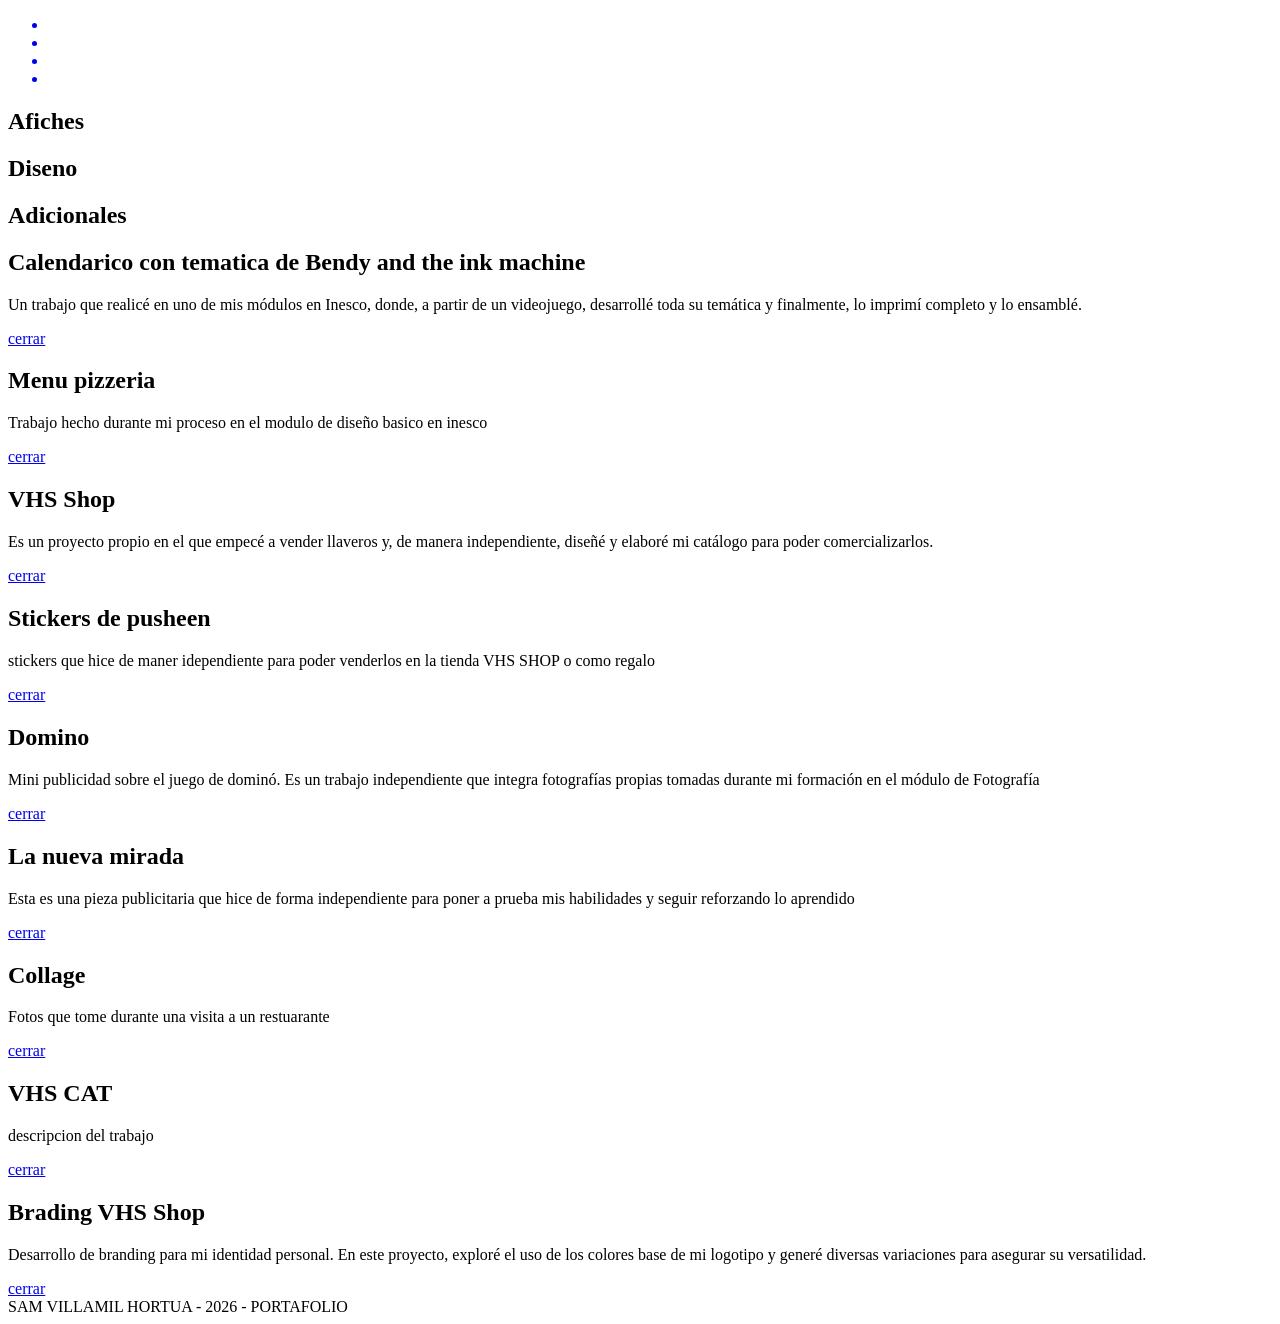
==== diseñoG.html @ 85ebbc15 "Add files via upload" ====
<!DOCTYPE html>
<html>

<head>
    <link href="./css/disenoG.css" rel="stylesheet">
    <title>Document</title>
</head>

<body>
    <header class="encabezado abso">
        <section class="interior abso">
            <div class="VHS abso"></div>
            <ul class="menu abso">
                <a href="index.html">
                    <li class="btn home img"></li>
                </a>
                <a href="ilustra.html">
                    <li class="btn ilustracion img"></li>
                </a>
                <a href="diseñoG.html">
                    <li class="btn digital img"></li>
                </a>
                <a href="contacto.html">
                    <li class="btn contactar img"></li>
                </a>
            </ul>
        </section>
    </header>
    <main class="cuerpo abso">
        <article class="trabajos1 abso">
            <h2 class="name1 abso">Afiches</h2>
            <section class="muestra1 abso">
                <a href="#desc1"><div class="tr_1 cuad abso"></div></a>
                <a href="#desc2"><div class="tr_2 cuad abso"></div></a>
                <a href="#desc3"><div class="tr_3 cuad abso"></div></a>
            </section>
        </article>
        <article class="trabajos2 abso">
            <h2 class="name1 abso">Diseno</h2>
            <div class="titulo_formaÑ absu"></div>
            <section class="muestra2 abso">
                <a href="#desc4"><div class="tr_4 cuad abso"></div></a>
                <a href="#desc5"><div class="tr_5 cuad abso"></div></a>
                <a href="#desc6"><div class="tr_6 cuad abso"></div></a>
            </section>
        </article>
        <article class="trabajos3 abso">
            <h2 class="name1 abso">Adicionales</h2>
            <section class="muestra3 abso">
                <a href="#desc7"><div class="tr_7 cuad abso"></div></a>
                <a href="#desc8"><div class="tr_8 cuad abso"></div></a>
                <a href="#desc9"><div class="tr_9 cuad abso"></div></a>
            </section>
        </article>
        <section class="descripciones abso" id="desc1">
                <div class="tr_mtra t1"></div>
                <article class="texto">
                    <h2 class="tittle">Calendarico con tematica de Bendy and the ink machine</h2>
                    <p class="desc">Un trabajo que realicé en uno de mis módulos en Inesco, donde, a partir de un videojuego, desarrollé toda su temática y finalmente, lo imprimí completo y lo ensamblé.</p>
                    <a href="#"><div class="btn_des abso">cerrar</div></a>
                </article>
        </section>
        <section class="descripciones abso" id="desc2">
                <div class="tr_mtra2 t2"></div>
                <article class="texto">
                    <h2 class="tittle">Menu pizzeria</h2>
                    <p class="desc">Trabajo hecho durante mi proceso en el modulo de diseño basico en inesco</p>
                    <a href="#"><div class="btn_des abso">cerrar</div></a>
                </article>
        </section>
        <section class="descripciones abso" id="desc3">
                <div class="tr_mtra3 t3"></div>
                <article class="texto">
                    <h2 class="tittle">VHS Shop</h2>
                    <p class="desc">Es un proyecto propio en el que empecé a vender llaveros y, de manera independiente, diseñé y elaboré mi catálogo para poder comercializarlos.</p>
                    <a href="#"><div class="btn_des abso">cerrar</div></a>
                </article>
        </section>
        <section class="descripciones abso" id="desc4">
                <div class="tr_mtra4 t4"></div>
                <article class="texto">
                    <h2 class="tittle">Stickers de pusheen</h2>
                    <p class="desc">stickers que hice de maner idependiente para poder venderlos en la tienda VHS SHOP o como regalo </p>
                    <a href="#"><div class="btn_des abso">cerrar</div></a>
                </article>
        </section>
        <section class="descripciones abso ancho" id="desc5">
                <div class="tr_mtra5 t5"></div>
                <article class="texto ajuste">
                    <h2 class="tittle">Domino</h2>
                    <p class="desc">Mini publicidad sobre el juego de dominó. Es un trabajo independiente que integra fotografías propias tomadas durante mi formación en el módulo de Fotografía</p>
                    <a href="#"><div class="btn_des abso">cerrar</div></a>
                </article>
        </section>
        <section class="descripciones abso ancho" id="desc6">
                <div class="tr_mtra6 t6"></div>
                <article class="texto ajuste">
                    <h2 class="tittle">La nueva mirada</h2>
                    <p class="desc">Esta es una pieza publicitaria que hice de forma independiente para poner a prueba mis habilidades y seguir reforzando lo aprendido</p>
                    <a href="#"><div class="btn_des abso">cerrar</div></a>
                </article>
        </section>
        <section class="descripciones abso" id="desc7">
                <div class="tr_mtra7 t7"></div>
                <article class="texto">
                    <h2 class="tittle">Collage</h2>
                    <p class="desc">Fotos que tome durante una visita a un restuarante </p>
                    <a href="#"><div class="btn_des abso">cerrar</div></a>
                </article>
        </section>
        <section class="descripciones abso ancho" id="desc8">
                <div class="tr_mtra8 t8"></div>
                <article class="texto ajuste">
                    <h2 class="tittle">VHS CAT
                    </h2>
                    <p class="desc">descripcion del trabajo </p>
                    <a href="#"><div class="btn_des abso">cerrar</div></a>
                </article>
        </section>
        <section class="descripciones abso ancho" id="desc9">
                <div class="tr_mtra9 t9"></div>
                <article class="texto ajuste">
                    <h2 class="tittle">Brading VHS Shop</h2>
                    <p class="desc">Desarrollo de branding para mi identidad personal. En este proyecto, exploré el uso de los colores base de mi logotipo y generé diversas variaciones para asegurar su versatilidad.</p>
                    <a href="#"><div class="btn_des abso">cerrar</div></a>
                </article>
        </section>
    </main>
    <footer class="pie_pg abso">SAM VILLAMIL HORTUA - 2026 - PORTAFOLIO</footer>
</body>

</html>
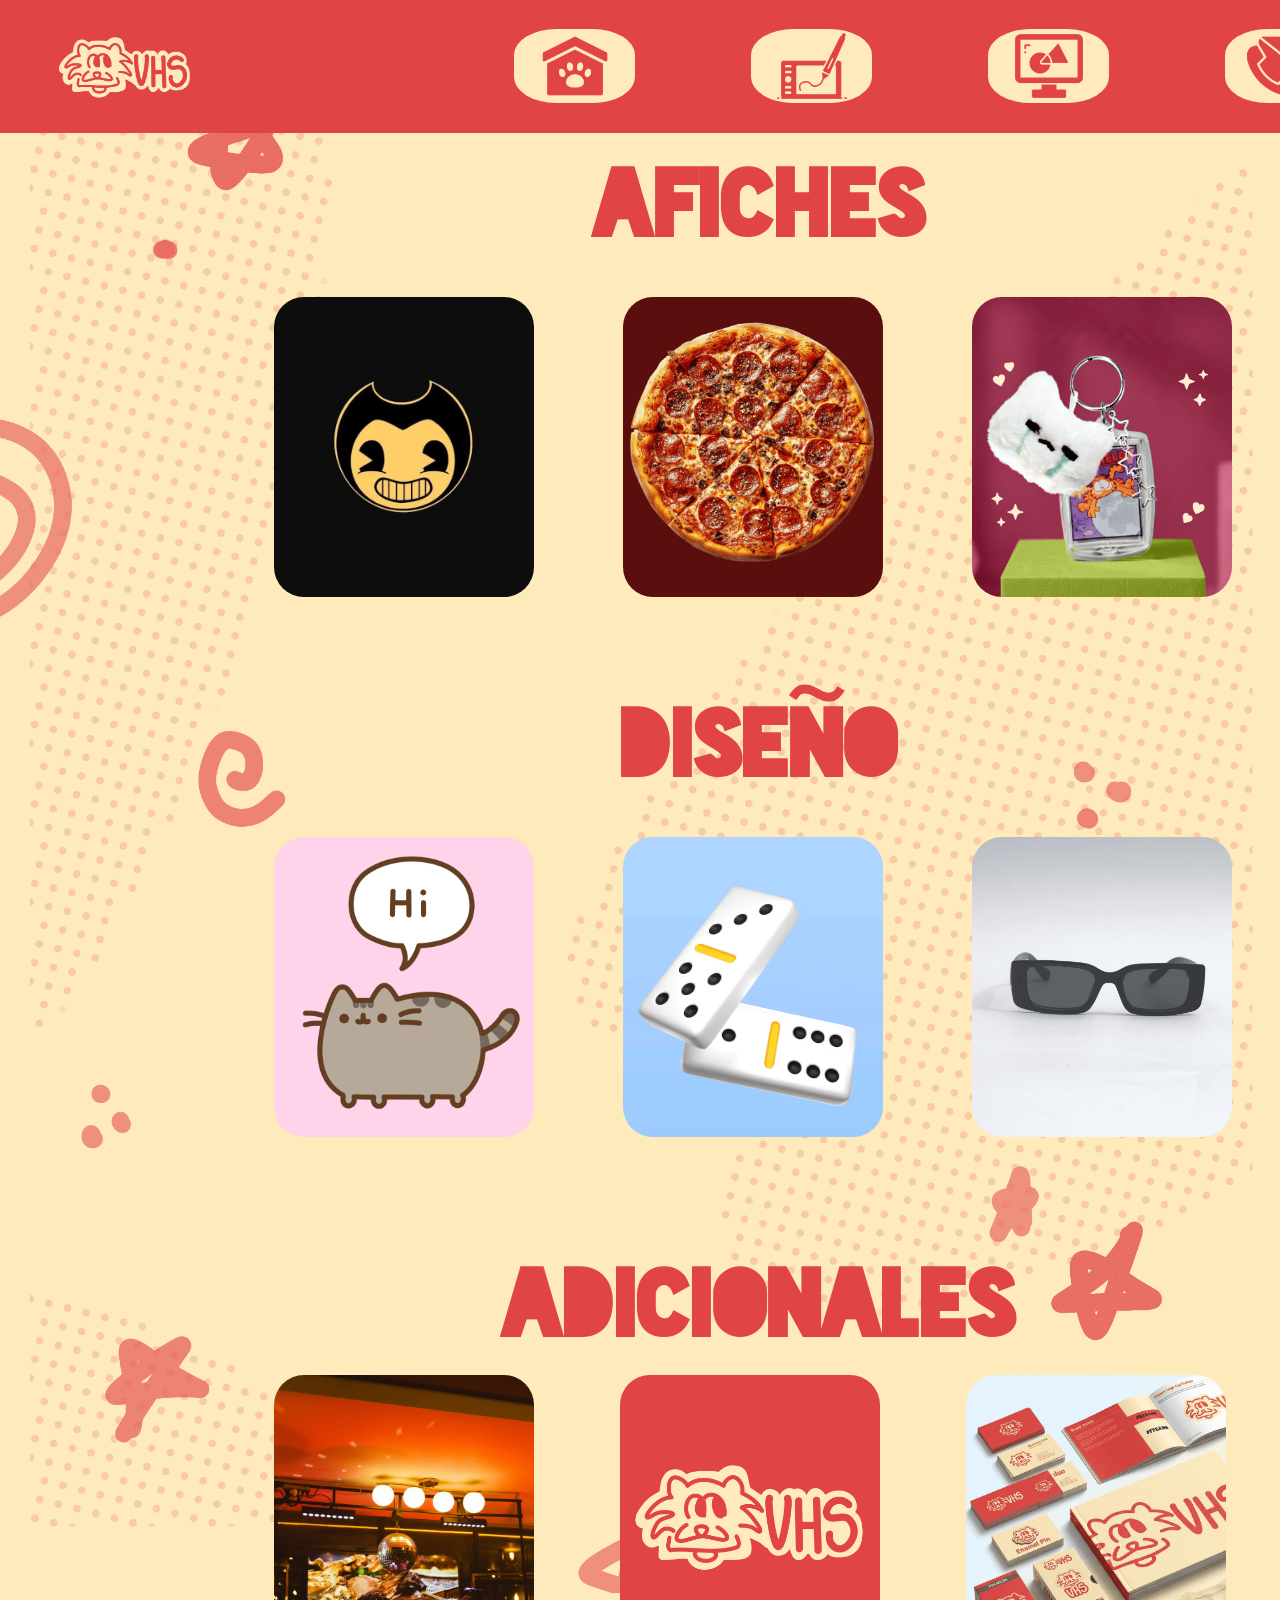
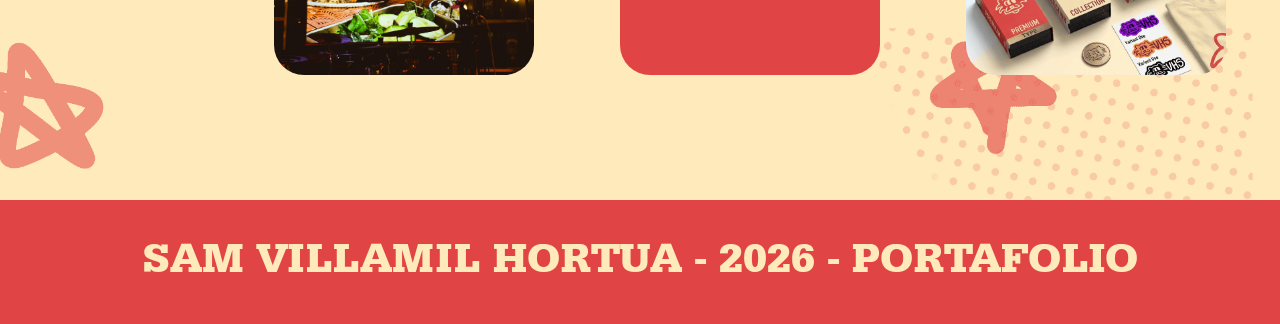
==== commit 9557c8d3: "Update diseñoG.html" ====
--- a/diseñoG.html
+++ b/diseñoG.html
@@ -113,7 +113,7 @@
                 <article class="texto ajuste">
                     <h2 class="tittle">VHS CAT
                     </h2>
-                    <p class="desc">descripcion del trabajo </p>
+                    <p class="desc">Este es mi logo personal, la imagen que me representa. Lo diseñé pensando en que fuera súper versátil, por lo que funciona perfecto en cualquier tamaño y se adapta súper bien a cualquier combinación de colores.</p>
                     <a href="#"><div class="btn_des abso">cerrar</div></a>
                 </article>
         </section>
@@ -129,4 +129,4 @@
     <footer class="pie_pg abso">SAM VILLAMIL HORTUA - 2026 - PORTAFOLIO</footer>
 </body>
 
-</html>+</html>
--- a/css/disenoG.css
+++ b/css/disenoG.css
@@ -0,0 +1,447 @@
+* {
+  box-sizing: border-box;
+  padding: 0;
+  margin: 0;
+  text-decoration: none;
+  list-style: none;
+}
+@font-face {
+  font-family: 'Blackout-Midnight';
+  src: url('../fonts/Blackout-Midnight.woff2') format('woff2');
+  font-weight: normal;
+  font-style: normal;
+}
+@font-face {
+  font-family: 'Serifa-Bold';
+  src: url('../fonts/Serifa-Bold.ttf') format('truetype');
+  font-weight: bold;
+  font-style: normal;
+}
+h1, h2 {
+  font-family: 'Blackout-Midnight', sans-serif;
+}
+
+p, div, footer{
+  font-family: 'Serifa-Bold', serif;
+}
+li{
+  font-family: 'Serifa-Bold', serif;
+}
+body {
+  font-size: 14px;
+}
+.encabezado {
+  width: 100%;
+  height: 133px;
+  background: #e14444;
+  position: absolute;
+}
+.interior {
+  width: 100%;
+  height: 74px;
+  position: absolute;
+  top: 29px;
+  display: flex;
+  flex-wrap: wrap;
+}
+.VHS {
+  width: 150px;
+  height: 75px;
+  background-image: url(../images/VHS.png);
+  background-size: cover;
+  background-position-y: 210px;
+  position: absolute;
+  left: 50px;
+}
+.menu {
+  width: 847px;
+  height: 74px;
+  position: absolute;
+  top: 0px;
+  left: 499px;
+  margin-top: 0px;
+  display: flex;
+  flex-wrap: wrap;
+  justify-content: space-between;
+}
+.btn {
+  width: 121px;
+  height: 74px;
+  background: #ffeabb;
+  margin-left: 15px;
+  border-radius: 35%;
+}
+.img{
+  background-size: contain;
+  background-repeat: no-repeat;
+  background-position-x: center;
+}
+.home{
+  background-image: url(../images/home.png);
+  transition: 0.5s;
+}
+.home:hover{
+  transform: scale(0.8);
+}
+.ilustracion{
+  background-image: url(../images/dibujar.png);
+  transition: 0.5s;
+}
+.ilustracion:hover{
+  transform: scale(0.8);
+}
+.digital{
+  background-image: url(../images/digital.png);
+  transition: 0.5s;
+}
+.digital:hover{
+  transform: scale(0.8);
+}
+.contactar{
+  background-image: url(../images/contactar.png);
+  background-position-x: 20px;
+  transition: 0.5s;
+}
+.contactar:hover{
+  transform: scale(0.8);
+}
+body {
+  font-size: 14px;
+}
+.cuerpo {
+  top: 133px;
+  width: 100%;
+  height: 1700px;
+  background-image: url(../images/fondo.png);
+  background-repeat: repeat;
+  background-size: 100%;
+  background-position-x: 0px;
+  background-position-y: 1460px;
+  background-color: #ffeabb;
+}
+.abso{
+  position: absolute;
+}
+.trabajos1 {
+  height: 594px;
+  left: 214px;
+}
+.name1 {
+  width: 1000px;
+  height: 115px;
+  left: 46px;
+  font-size: 90px;
+  color: #e14444;
+  text-align: center;
+  top: 30px;
+}
+.muestra1 {
+  height: 430px;
+  top: 164px;
+}
+.cuad{
+  width: 260px;
+  height: 300px;
+  border-radius: 30px;
+}
+.tr_1 {
+  background: rgba(122,200,17,1);
+  background-image: url(../images/cara.jpg);
+  background-size: cover;
+  background-position-x: 397px;
+  margin-left: 60px;
+  transition: 0.5s;
+}
+.tr_1:hover{
+  transform: scale(0.8);
+}
+.tr_2 {
+  background: #5a0e0e;
+  left: 379px;
+  background-image: url(../images/pizza.png);
+  background-size: contain;
+  background-repeat: no-repeat;
+  background-position-y: center;
+  margin-left: 30px;
+  transition: 0.5s;
+}
+.tr_2:hover{
+  transform: scale(0.8);
+}
+.tr_3 {
+  background: rgba(122,200,17,1);
+  left: 758px;
+  margin-right: 30px;
+  background-image: url(../images/publi.png);
+  background-size: cover;
+  background-position-y: -30px;
+  transition: 0.5s;
+}
+.tr_3:hover{
+  transform: scale(0.8);
+}
+.trabajos2 {
+  height: 594px;
+  top: 540px;
+  left: 214px;
+}
+.name2 {
+  width: 1000px;
+  height: 115px;
+  background: rgba(102,102,102,1);
+  left: 46px;
+}
+.muestra2 {
+  height: 430px;
+  top: 164px;
+}
+.titulo_formaÑ{
+  width: 60px;
+  height: 20px;
+  background-image: url(../images/palito.png);
+  background-size: cover;
+  background-position-y: center;
+  top: 10px;
+  left: 573px;
+  position: relative;
+}
+.tr_4 {
+  background: rgb(255, 212, 234);
+  left: 0px;
+  margin-left: 60px;
+  background-image: url(../images/pusheen.png);
+  background-size: 350px;
+  background-position-x: -40px;
+  background-position-y: -20px;
+  transition: 0.5s;
+}
+.tr_4:hover{
+  transform: scale(0.8);
+}
+.tr_5 {
+  left: 379px;
+  margin-left: 30px;
+  background-image: url(../images/domino.png);
+  background-size: cover;
+  background-position-x: -25px;
+  transition: 0.5s;
+}
+.tr_5:hover{
+  transform: scale(0.8);
+}
+.tr_6 {
+  left: 758px;
+  margin-right: 30px;
+  background-image: url(../images/gafas.png);
+  background-size: cover;
+  background-position-x: -90px;
+  transition: 0.5s;
+}
+.tr_6:hover{
+  transform: scale(0.8);
+}
+.trabajos3 {
+  height: 492px;
+  top: 1100px;
+  left: 214px;
+}
+.name3 {
+  width: 1000px;
+  height: 115px;
+  background: rgba(102,102,102,1);
+  left: 51px;
+}
+.muestra3 {
+  height: 350px;
+  top: 142px;
+}
+.tr_7 {
+  margin-left: 60px;
+  background-image: url(../images/coll.jpg);
+  background-size: cover;
+  transition: 0.5s;
+}
+.tr_7:hover{
+  transform: scale(0.8);
+}
+.tr_8 {
+  background: #e14444;
+  left: 376px;
+  margin-left: 30px;
+  background-image: url(../images/VHS.png);
+  background-size: contain;
+  background-repeat: no-repeat;
+  background-position-y: 50px;
+  transition: 0.5s;
+}
+.tr_8:hover{
+  transform: scale(0.8);
+}
+.tr_9 {
+  left: 752px;
+  margin-right: 30px;
+  background-image: url(../images/brading.png);
+  background-size: cover;
+  transition: 0.5s;
+}
+.tr_9:hover{
+  transform: scale(0.8);
+}
+.descripciones{
+  width: 100%;
+  display: none;
+  flex-wrap: wrap;
+  background-color: #e14444b3;
+}
+.tr_mtra{
+  width: 600px;
+  height: 800px;
+  background-size: cover;
+  margin-left: 300px;
+}
+#desc1:target{
+  display: flex;
+}
+.texto{
+  width: 310px;
+  background-color: #ffeabb;
+  padding-top: 70px;
+  padding-left: 30px;
+  padding-right: 20px;
+  height: 400px;
+  margin-top: 195px;
+  border-radius: 20px;
+}
+.tittle{
+  color: #9d2b2b;
+}
+.desc{
+  margin-top: 10px;
+  color: #e14444;
+}
+.btn_des{
+  background-color: #e14444;
+  color: #ffeabb;
+  border-radius: 30px;
+  width: 90px;
+  height: 30px;
+  display: flex;
+  flex-wrap: wrap;
+  justify-content: center;
+  padding-top: 6px;
+  margin-top: 15px;
+}
+.ancho{
+  height: 780px;
+  padding-top: 90px;
+}
+.ajuste{
+  margin-top: 125px;
+}
+.t1{
+  background-image: url(../images/bendy.png);
+}
+.tr_mtra2{
+  width: 600px;
+  height: 800px;
+  background-size: cover;
+  margin-left: 300px;
+}
+#desc2:target{
+  display: flex;
+}
+.t2{
+  background-image: url(../images/menu.png);
+  background-position-y: -20px;
+}
+.tr_mtra3{
+  width: 600px;
+  height: 780px;
+  background-size: cover;
+  margin-left: 300px;
+}
+.t3{
+  background-image: url(../images/llaveros.png);
+  background-position-y: -25px;
+}
+#desc3:target{
+  display: flex;
+}
+.tr_mtra4{
+  width: 800px;
+  height: 800px;
+  background-size: cover;
+  margin-left: 200px;
+  background-image: url(../images/pusshen_st.png);
+  background-size: cover;
+}
+#desc4:target{
+  display: flex;
+}
+.tr_mtra5{
+  width: 780px;
+  height: 600px;
+  background-size: contain;
+  background-repeat: no-repeat;
+  margin-left: 200px;
+  background-image: url(../images/inetento1.png);
+}
+#desc5:target{
+  display: flex;
+}
+.tr_mtra6{
+  width: 780px;
+  height: 600px;
+  background-size: contain;
+  background-repeat: no-repeat;
+  margin-left: 200px;
+  background-image: url(../images/intento2.png);
+}
+#desc6:target{
+  display: flex;
+}
+.tr_mtra7{
+  width: 600px;
+  height: 800px;
+  background-size: cover;
+  margin-left: 300px;
+  background-image: url(../images/restaruante.png);
+  background-size: contain;
+  background-repeat: no-repeat;
+  margin-top: 30px;
+}
+#desc7:target{
+  display: flex;
+}
+.tr_mtra8{
+  width: 780px;
+  height: 600px;
+  background-size: contain;
+  background-repeat: no-repeat;
+  margin-left: 200px;
+  background-image: url(../images/VHS_LOGO.png);
+}
+#desc8:target{
+  display: flex;
+}
+.tr_mtra9{
+  width: 780px;
+  height: 600px;
+  background-color: #7AC912;
+  background-size: cover;
+  margin-left: 200px;
+  background-image: url(../images/brading.png);
+}
+#desc9:target{
+  display: flex;
+}
+.pie_pg {
+  width: 100%;
+  height: 124px;
+  background: #e14444;
+  top: 1800px;
+  text-align: center;
+  color: #ffeabb;
+  font-size: 40px;
+  padding-top: 30px;
+}
